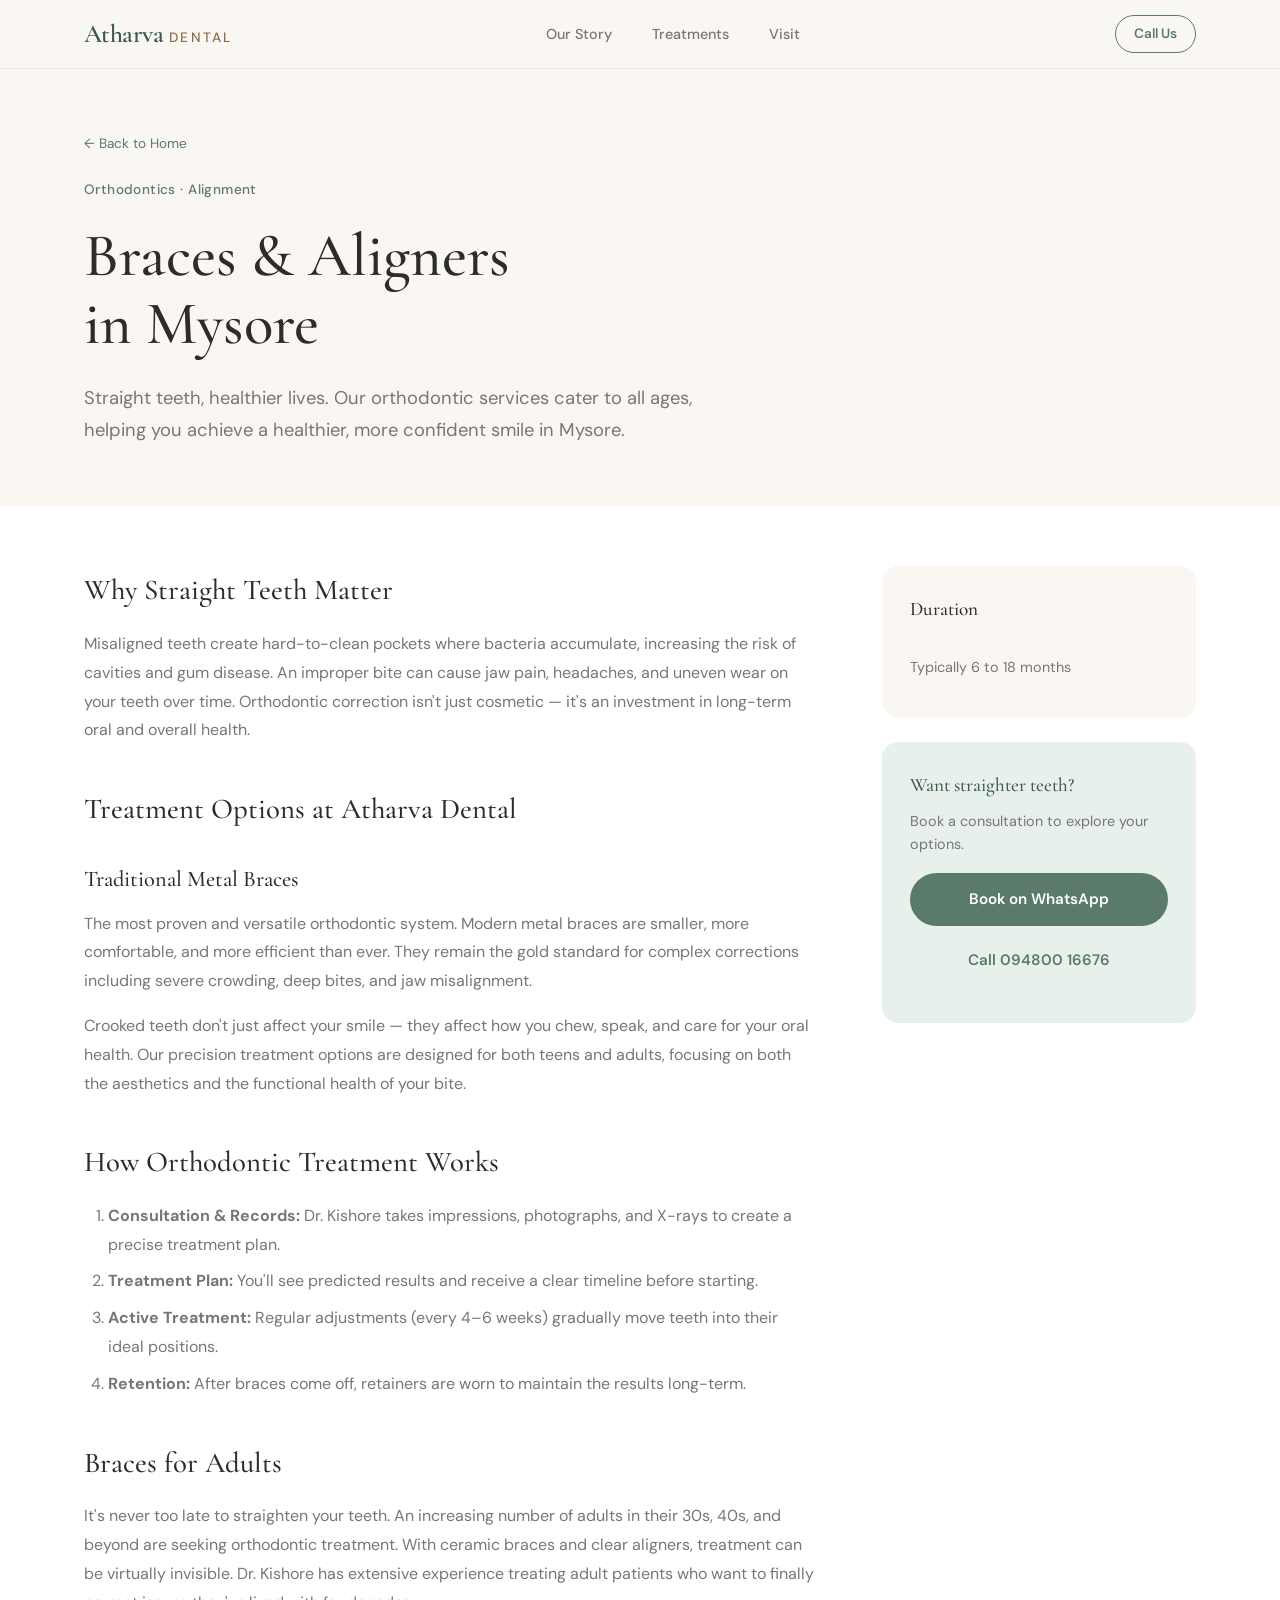
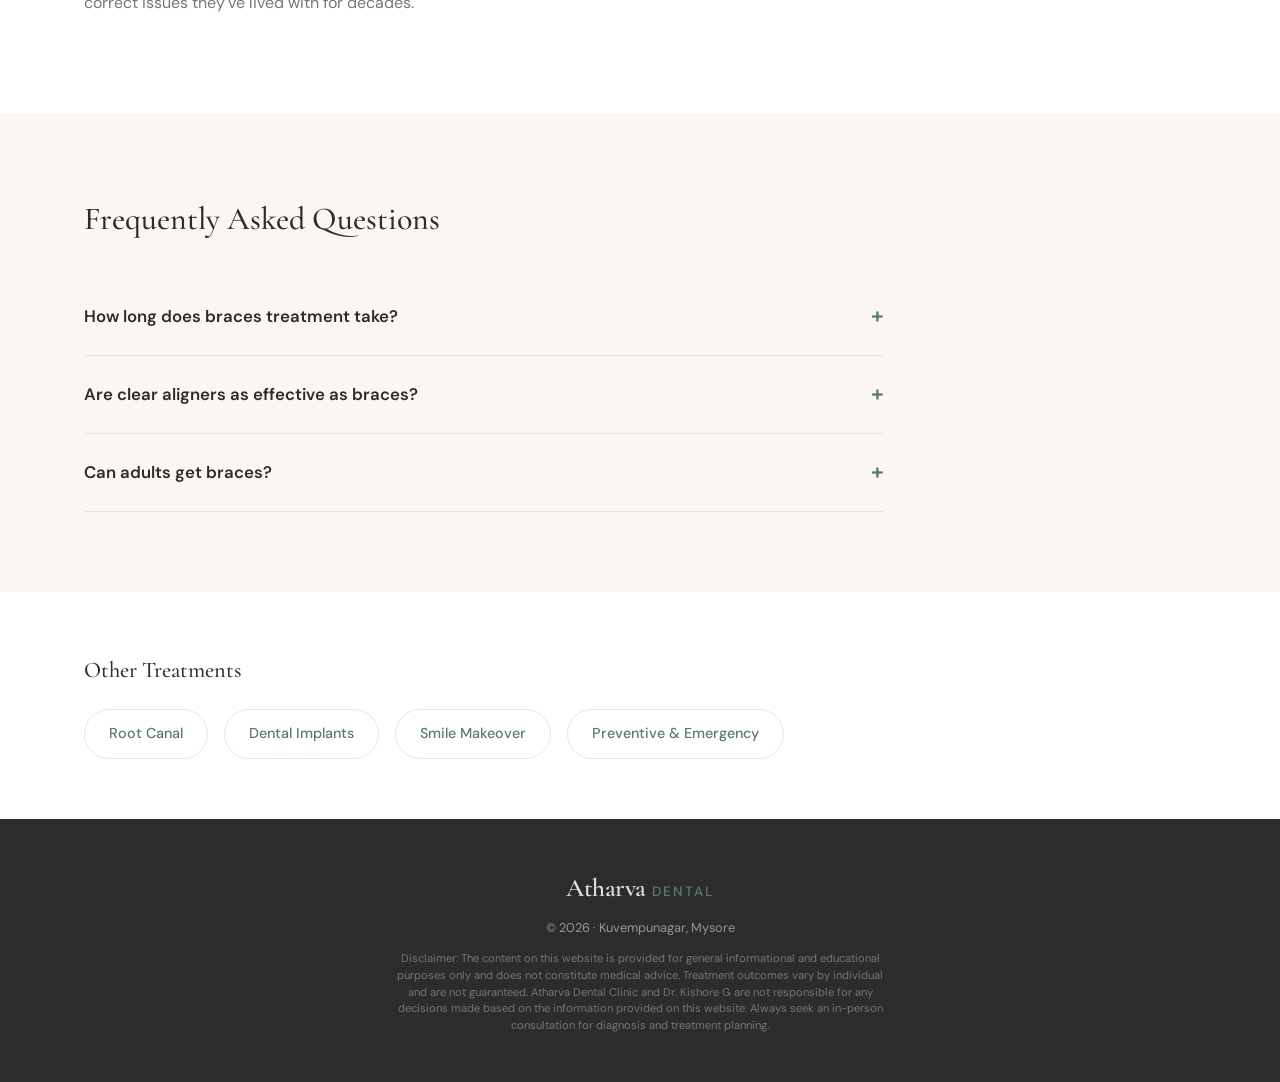
==== braces.html @ 521f9421 "Add files via upload" ====
<!DOCTYPE html>
<html lang="en">
<head>
    <meta charset="UTF-8">
    <meta name="viewport" content="width=device-width, initial-scale=1.0">
    <meta name="description" content="Braces and Clear Aligners in Mysore — Orthodontic treatment for teens and adults at Atharva Dental Clinic by Dr. Kishore G. Affordable braces, expert alignment.">
    <title>Braces & Clear Aligners in Mysore | Atharva Dental Clinic</title>

    <script type="application/ld+json">
    { "@context": "https://schema.org", "@type": "MedicalProcedure", "name": "Orthodontic Treatment (Braces and Aligners)", "procedureType": "http://schema.org/TherapeuticProcedure", "bodyLocation": "Teeth and Jaw", "description": "Orthodontic treatment using traditional metal braces, ceramic braces, or clear aligners to correct misaligned teeth, overbites, underbites, and crowding for improved function and aesthetics.", "mainEntityOfPage": { "@type": "WebPage", "@id": "https://atharvadentalmysore.in/braces.html" } }
    </script>
    <script type="application/ld+json">
    { "@context": "https://schema.org", "@type": "FAQPage", "mainEntity": [
        { "@type": "Question", "name": "How long does braces treatment take?", "acceptedAnswer": { "@type": "Answer", "text": "Treatment duration varies from 12 to 24 months depending on the complexity of misalignment. Minor corrections may take as little as 6 months. Dr. Kishore provides a clear timeline after the initial assessment." }},
        { "@type": "Question", "name": "Are clear aligners as effective as traditional braces?", "acceptedAnswer": { "@type": "Answer", "text": "For mild to moderate misalignment, clear aligners deliver excellent results and are nearly invisible. For severe cases, traditional braces may be more effective. Dr. Kishore recommends the best option based on your specific case." }},
        { "@type": "Question", "name": "Can adults get braces?", "acceptedAnswer": { "@type": "Answer", "text": "Absolutely. There is no age limit for orthodontic treatment. Many adults are choosing braces or clear aligners to correct long-standing alignment issues. Ceramic braces and clear aligners offer discreet options for working professionals." }}
    ]}
    </script>

    <link rel="preconnect" href="https://fonts.googleapis.com"><link rel="preconnect" href="https://fonts.gstatic.com" crossorigin>
    <link href="https://fonts.googleapis.com/css2?family=Cormorant+Garamond:ital,wght@0,400;0,500;0,600;0,700;1,400&family=DM+Sans:opsz,wght@9..40,300;9..40,400;9..40,500;9..40,600&display=swap" rel="stylesheet">
    <link rel="stylesheet" href="./style.css">
</head>
<body>
    <header id="navbar"><div class="container nav-inner"><a href="./index.html" class="brand"><span class="brand-atharva">Atharva</span><span class="brand-dental">Dental</span></a><nav class="nav-links"><a href="./index.html#story">Our Story</a><a href="./index.html#treatments">Treatments</a><a href="./index.html#visit">Visit</a></nav><a href="tel:+919480016676" class="nav-cta">Call Us</a></div></header>

    <main>
        <section class="page-hero"><div class="container fade-in">
            <a href="./index.html" class="breadcrumb">← Back to Home</a>
            <p class="eyebrow">Orthodontics · Alignment</p>
            <h1>Braces & Aligners<br>in Mysore</h1>
            <p class="page-intro">Straight teeth, healthier lives. Our orthodontic services cater to all ages, helping you achieve a healthier, more confident smile in Mysore.</p>
        </div></section>

        <section class="page-content"><div class="container content-layout fade-in">
            <article class="content-main">
                <h2>Why Straight Teeth Matter</h2>
                <p>Misaligned teeth create hard-to-clean pockets where bacteria accumulate, increasing the risk of cavities and gum disease. An improper bite can cause jaw pain, headaches, and uneven wear on your teeth over time. Orthodontic correction isn't just cosmetic — it's an investment in long-term oral and overall health.</p>

                <h2>Treatment Options at Atharva Dental</h2>
                <h3>Traditional Metal Braces</h3>
                <p>The most proven and versatile orthodontic system. Modern metal braces are smaller, more comfortable, and more efficient than ever. They remain the gold standard for complex corrections including severe crowding, deep bites, and jaw misalignment.</p>

                <p>Crooked teeth don't just affect your smile — they affect how you chew, speak, and care for your oral health. Our precision treatment options are designed for both teens and adults, focusing on both the aesthetics and the functional health of your bite.</p>

                <h2>How Orthodontic Treatment Works</h2>
                <ol>
                    <li><strong>Consultation & Records:</strong> Dr. Kishore takes impressions, photographs, and X-rays to create a precise treatment plan.</li>
                    <li><strong>Treatment Plan:</strong> You'll see predicted results and receive a clear timeline before starting.</li>
                    <li><strong>Active Treatment:</strong> Regular adjustments (every 4–6 weeks) gradually move teeth into their ideal positions.</li>
                    <li><strong>Retention:</strong> After braces come off, retainers are worn to maintain the results long-term.</li>
                </ol>

                <h2>Braces for Adults</h2>
                <p>It's never too late to straighten your teeth. An increasing number of adults in their 30s, 40s, and beyond are seeking orthodontic treatment. With ceramic braces and clear aligners, treatment can be virtually invisible. Dr. Kishore has extensive experience treating adult patients who want to finally correct issues they've lived with for decades.</p>
            </article>
            <aside class="content-sidebar">
                    <div class="sidebar-card">
                        <h4>Duration</h4>
                        <div class="fact"><span>Typically 6 to 18 months</span></div>
                    </div>
                <div class="sidebar-cta">
                    <h4>Want straighter teeth?</h4>
                    <p>Book a consultation to explore your options.</p>
                    <a href="https://wa.me/919480016676?text=Hi%20Dr.%20Kishore,%20I'm%20interested%20in%20braces%20treatment." class="btn filled" target="_blank">Book on WhatsApp</a>
                    <a href="tel:+919480016676" class="btn ghost">Call 094800 16676</a>
                </div>
            </aside>
        </div></section>

        <section class="faq-section"><div class="container fade-in">
            <h2>Frequently Asked Questions</h2>
            <div class="faq-list">
                <details class="faq-item"><summary>How long does braces treatment take?</summary><p>12 to 24 months depending on complexity. Minor corrections may take as little as 6 months. Dr. Kishore provides a clear timeline after initial assessment.</p></details>
                <details class="faq-item"><summary>Are clear aligners as effective as braces?</summary><p>For mild to moderate misalignment, clear aligners deliver excellent results. For severe cases, traditional braces may be more effective.</p></details>
                <details class="faq-item"><summary>Can adults get braces?</summary><p>Absolutely. There is no age limit. Ceramic braces and clear aligners offer discreet options for working professionals.</p></details>
            </div>
        </div></section>

        <section class="other-treatments"><div class="container fade-in"><h3>Other Treatments</h3><div class="treatment-links"><a href="./root-canal.html">Root Canal</a><a href="./dental-implants.html">Dental Implants</a><a href="./smile-makeover.html">Smile Makeover</a><a href="./preventive-emergency.html">Preventive & Emergency</a></div></div></section>
    </main>

    <footer><div class="container footer-inner"><p class="footer-brand"><span class="brand-atharva">Atharva</span><span class="brand-dental">Dental</span></p><p class="footer-copy">&copy; 2026 · Kuvempunagar, Mysore</p><p class="footer-disclaimer">Disclaimer: The content on this website is provided for general informational and educational purposes only and does not constitute medical advice. Treatment outcomes vary by individual and are not guaranteed. Atharva Dental Clinic and Dr. Kishore G are not responsible for any decisions made based on the information provided on this website. Always seek an in-person consultation for diagnosis and treatment planning.</p></div></footer>
    <script>const obs=new IntersectionObserver(e=>{e.forEach(e=>{e.isIntersecting&&(e.target.classList.add('visible'),obs.unobserve(e.target))})},{threshold:.1});document.querySelectorAll('.fade-in').forEach(el=>obs.observe(el));</script>
</body>
</html>
---- style.css ----
/* =========================================
   V4b: COMPLETE DESIGN SYSTEM
   Multi-page site with sub-page layouts
========================================== */

:root {
    --cream:       #FAF7F2;
    --cream-dark:  #F0EBE3;
    --sage:        #5B7B6A;
    --sage-light:  #E8F0EC;
    --sage-deep:   #3D5A4C;
    --charcoal:    #2C2C2C;
    --text:        #3A3A3A;
    --text-light:  #777777;
    --white:       #FFFFFF;
    --accent:      #8B6E4E;

    --serif: 'Cormorant Garamond', Georgia, serif;
    --sans:  'DM Sans', -apple-system, BlinkMacSystemFont, sans-serif;

    --ease:       cubic-bezier(0.25, 0.46, 0.45, 0.94);
    --radius:     16px;
}

*, *::before, *::after { margin: 0; padding: 0; box-sizing: border-box; }
html { scroll-behavior: smooth; }

body {
    font-family: var(--sans);
    background: var(--cream);
    color: var(--text);
    line-height: 1.65;
    -webkit-font-smoothing: antialiased;
    overflow-x: hidden;
}

img { max-width: 100%; height: auto; display: block; }
a { text-decoration: none; color: inherit; }
.container { max-width: 1160px; margin: 0 auto; padding: 0 24px; }

/* =========================================
   BRAND
========================================== */
.brand { display: flex; align-items: baseline; gap: 6px; }
.brand-atharva {
    font-family: var(--serif);
    font-size: 1.6rem;
    font-weight: 600;
    color: var(--sage-deep);
    letter-spacing: -0.02em;
}
.brand-dental {
    font-family: var(--sans);
    font-size: 0.85rem;
    font-weight: 500;
    text-transform: uppercase;
    letter-spacing: 0.15em;
    color: var(--accent);
}

/* =========================================
   ANIMATIONS
========================================== */
.fade-in {
    opacity: 0;
    transform: translateY(30px);
    transition: opacity 0.9s var(--ease), transform 0.9s var(--ease);
}
.fade-in.visible { opacity: 1; transform: translateY(0); }
.delay-1 { transition-delay: 0.2s; }

/* =========================================
   NAVIGATION
========================================== */
#navbar {
    position: fixed; top: 0; width: 100%; z-index: 100;
    background: rgba(250, 247, 242, 0.88);
    backdrop-filter: blur(16px);
    -webkit-backdrop-filter: blur(16px);
    border-bottom: 1px solid rgba(0,0,0,0.06);
}
.nav-inner {
    display: flex; align-items: center; justify-content: space-between; height: 68px;
}
.nav-links a {
    font-size: 0.9rem; color: var(--text-light); margin: 0 20px;
    font-weight: 500; transition: color 0.3s;
}
.nav-links a:hover { color: var(--sage); }
.nav-cta {
    font-size: 0.85rem; font-weight: 600; color: var(--sage);
    border: 1.5px solid var(--sage); padding: 7px 18px;
    border-radius: 30px; transition: all 0.3s;
}
.nav-cta:hover { background: var(--sage); color: var(--white); }

/* =========================================
   BUTTONS
========================================== */
.btn {
    display: inline-block; padding: 14px 28px; border-radius: 30px;
    font-size: 0.95rem; font-weight: 600; transition: all 0.3s var(--ease);
}
.btn.filled { background: var(--sage); color: var(--white); }
.btn.filled:hover {
    background: var(--sage-deep); transform: translateY(-2px);
    box-shadow: 0 8px 24px rgba(91, 123, 106, 0.3);
}
.btn.ghost { color: var(--sage); }
.btn.ghost:hover { color: var(--sage-deep); }

/* =========================================
   HERO (Homepage)
========================================== */
.hero { padding-top: 130px; padding-bottom: 80px; background: var(--cream); }
.hero-layout { display: flex; align-items: center; gap: 64px; }
.hero-text { flex: 1.1; }
.hero-image { flex: 1; }
.eyebrow {
    font-size: 0.85rem; font-weight: 500; color: var(--sage);
    letter-spacing: 0.03em; margin-bottom: 20px;
}
.hero h1 {
    font-family: var(--serif);
    font-size: clamp(2.6rem, 5vw, 4.2rem);
    line-height: 1.12; color: var(--charcoal);
    margin-bottom: 24px; font-weight: 500;
}
.hero-body {
    font-size: 1.05rem; color: var(--text-light);
    max-width: 520px; margin-bottom: 36px; line-height: 1.75;
}
.hero-actions { display: flex; gap: 16px; align-items: center; flex-wrap: wrap; }
.hero-image img {
    border-radius: 24px; object-fit: cover;
    box-shadow: 0 20px 60px rgba(0,0,0,0.1);
}

/* =========================================
   STORY
========================================== */
.story-section { padding: 100px 0; background: var(--white); }
.story-layout { display: flex; align-items: flex-start; gap: 80px; }
.story-highlight {
    flex-shrink: 0; display: flex; flex-direction: column;
    align-items: center; text-align: center;
    padding: 48px 40px; background: var(--sage-light); border-radius: 24px;
}
.big-number { font-family: var(--serif); font-size: 6rem; line-height: 1; color: var(--sage); font-weight: 500; }
.big-label { font-size: 1rem; color: var(--text-light); margin-top: 8px; line-height: 1.4; }
.story-text { flex: 1; }
.story-text h2 {
    font-family: var(--serif); font-size: clamp(2rem, 4vw, 3rem);
    color: var(--charcoal); margin-bottom: 24px; line-height: 1.2; font-weight: 500;
}
.story-text p { font-size: 1.05rem; color: var(--text-light); margin-bottom: 20px; line-height: 1.75; }

/* =========================================
   TREATMENTS — EDITORIAL LIST
========================================== */
.treatments-section { padding: 100px 0; background: var(--cream); }
.section-head { margin-bottom: 56px; }
.section-head h2 {
    font-family: var(--serif); font-size: clamp(2rem, 4vw, 3rem);
    color: var(--charcoal); font-weight: 500;
}
.section-head p { font-size: 1.05rem; color: var(--text-light); line-height: 1.7; margin-top: 12px; }
.treatment-list { border-top: 1px solid rgba(0,0,0,0.08); }
.treatment-item {
    display: flex; align-items: flex-start; gap: 32px;
    padding: 40px 0; border-bottom: 1px solid rgba(0,0,0,0.08);
    transition: background 0.4s var(--ease), padding 0.4s var(--ease);
    color: inherit;
}
.treatment-item:hover {
    background: rgba(91, 123, 106, 0.03);
    padding-left: 16px; padding-right: 16px;
    margin-left: -16px; margin-right: -16px; border-radius: 12px;
}
a.treatment-item { cursor: pointer; }
a.treatment-item .treatment-body h3::after {
    content: ' →'; opacity: 0; transition: opacity 0.3s;
}
a.treatment-item:hover .treatment-body h3::after { opacity: 1; }
.treatment-number {
    font-family: var(--serif); font-size: 1.2rem; color: var(--sage);
    opacity: 0.5; min-width: 40px; padding-top: 4px;
}
.treatment-body { flex: 1; }
.treatment-body h3 {
    font-family: var(--serif); font-size: 1.8rem; color: var(--charcoal);
    margin-bottom: 12px; font-weight: 500; transition: color 0.3s;
}
.treatment-item:hover .treatment-body h3 { color: var(--sage-deep); }
.treatment-body p { font-size: 0.95rem; color: var(--text-light); line-height: 1.75; max-width: 600px; }
.treatment-tag {
    font-size: 0.75rem; font-weight: 600; text-transform: uppercase;
    letter-spacing: 0.1em; color: var(--sage); background: var(--sage-light);
    padding: 5px 14px; border-radius: 20px; white-space: nowrap; margin-top: 4px;
}

/* =========================================
   REVIEWS PREVIEW (Homepage)
========================================== */
.reviews-preview { padding: 80px 0; background: var(--white); }
.reviews-preview-grid {
    display: grid; grid-template-columns: repeat(auto-fill, minmax(300px, 1fr));
    gap: 24px; margin-bottom: 32px;
}
.review-preview-card {
    background: var(--cream); padding: 32px; border-radius: var(--radius);
    border: none; font-style: normal;
}
.review-preview-card p {
    font-size: 1rem; color: var(--text); line-height: 1.7;
    margin-bottom: 16px; font-style: italic;
}
.review-preview-card .review-stars { color: var(--accent); font-size: 0.9rem; }
.reviews-preview-cta { display: flex; gap: 16px; flex-wrap: wrap; }

/* =========================================
   TRUST STRIP
========================================== */
.trust-strip { padding: 60px 0; background: var(--sage-light); }
.trust-flex {
    display: flex; justify-content: center; align-items: center;
    gap: 56px; flex-wrap: wrap; text-align: center;
}
.trust-item { display: flex; flex-direction: column; }
.trust-number { font-family: var(--serif); font-size: 2.2rem; color: var(--sage-deep); font-weight: 500; }
.trust-label { font-size: 0.85rem; color: var(--text-light); margin-top: 4px; }
.trust-divider { width: 1px; height: 48px; background: rgba(0,0,0,0.1); }

/* =========================================
   VISIT / CONTACT
========================================== */
.visit-section { padding: 100px 0; background: var(--white); }
.visit-layout { display: flex; gap: 64px; align-items: flex-start; }
.visit-info { flex: 1; }
.visit-map { flex: 1.1; min-height: 420px; }
.visit-info h2 {
    font-family: var(--serif); font-size: 2.5rem;
    color: var(--charcoal); margin-bottom: 24px; font-weight: 500;
}
.visit-address { font-size: 1.1rem; color: var(--text-light); margin-bottom: 32px; line-height: 1.7; }
.visit-detail { margin-bottom: 24px; }
.visit-detail strong { font-size: 0.8rem; text-transform: uppercase; letter-spacing: 0.08em; color: var(--sage); }
.visit-detail p { margin-top: 4px; font-size: 1rem; color: var(--text-light); }
.visit-detail a { color: var(--sage); font-weight: 600; }
.visit-buttons { display: flex; gap: 12px; margin-top: 32px; flex-wrap: wrap; }
.visit-map iframe { border-radius: var(--radius); box-shadow: 0 12px 40px rgba(0,0,0,0.08); }

/* =========================================
   FOOTER
========================================== */
footer { padding: 48px 0; background: var(--charcoal); color: rgba(255,255,255,0.5); text-align: center; }
.footer-brand {
    display: flex; justify-content: center; align-items: baseline;
    gap: 6px; margin-bottom: 8px;
}
.footer-brand .brand-atharva { color: rgba(255,255,255,0.85); }
.footer-brand .brand-dental { color: var(--sage); }
.footer-copy { font-size: 0.8rem; }
.footer-disclaimer {
    font-size: 0.7rem;
    color: rgba(255,255,255,0.35);
    margin-top: 12px;
    max-width: 500px;
    margin-left: auto;
    margin-right: auto;
    line-height: 1.5;
}

/* =========================================
   SUB-PAGE STYLES
========================================== */

/* Page Hero (treatment pages) */
.page-hero { padding: 130px 0 60px; background: var(--cream); }
.breadcrumb { font-size: 0.85rem; color: var(--sage); margin-bottom: 24px; display: inline-block; }
.breadcrumb:hover { color: var(--sage-deep); }
.page-hero h1 {
    font-family: var(--serif); font-size: clamp(2.4rem, 5vw, 3.8rem);
    line-height: 1.12; color: var(--charcoal); margin-bottom: 24px; font-weight: 500;
}
.page-intro { font-size: 1.15rem; color: var(--text-light); max-width: 650px; line-height: 1.75; }

/* Content Layout (Article + Sidebar) */
.page-content { padding: 60px 0 80px; background: var(--white); }
.content-layout { display: flex; gap: 64px; align-items: flex-start; }
.content-main { flex: 1.4; }
.content-sidebar { flex: 0.6; position: sticky; top: 100px; }

.content-main h2 {
    font-family: var(--serif); font-size: 1.8rem;
    color: var(--charcoal); margin: 40px 0 16px; font-weight: 500;
}
.content-main h2:first-child { margin-top: 0; }
.content-main h3 {
    font-family: var(--serif); font-size: 1.4rem;
    color: var(--charcoal); margin: 28px 0 12px; font-weight: 500;
}
.content-main p { color: var(--text-light); line-height: 1.8; margin-bottom: 16px; }
.content-main ul, .content-main ol {
    margin: 16px 0; padding-left: 24px; color: var(--text-light); line-height: 1.8;
}
.content-main li { margin-bottom: 8px; }

/* Sidebar */
.sidebar-card {
    background: var(--cream); padding: 28px; border-radius: var(--radius); margin-bottom: 24px;
}
.sidebar-card h4 {
    font-family: var(--serif); font-size: 1.2rem;
    color: var(--charcoal); margin-bottom: 20px; font-weight: 500;
}
.fact {
    display: flex; justify-content: space-between; padding: 10px 0;
    border-bottom: 1px solid rgba(0,0,0,0.06); font-size: 0.9rem;
}
.fact strong { color: var(--text); }
.fact span { color: var(--text-light); }
.fact:last-child { border-bottom: none; }

.sidebar-cta {
    background: var(--sage-light); padding: 28px; border-radius: var(--radius);
}
.sidebar-cta h4 {
    font-family: var(--serif); font-size: 1.2rem;
    color: var(--sage-deep); margin-bottom: 8px; font-weight: 500;
}
.sidebar-cta p { font-size: 0.9rem; color: var(--text-light); margin-bottom: 16px; }
.sidebar-cta .btn { display: block; text-align: center; margin-bottom: 8px; }

/* FAQ Section */
.faq-section { padding: 80px 0; background: var(--cream); }
.faq-section h2 {
    font-family: var(--serif); font-size: 2rem;
    color: var(--charcoal); margin-bottom: 32px; font-weight: 500;
}
.faq-list { max-width: 800px; }
.faq-item {
    border-bottom: 1px solid rgba(0,0,0,0.08); padding: 20px 0;
}
.faq-item summary {
    font-size: 1.05rem; font-weight: 600; color: var(--charcoal);
    cursor: pointer; list-style: none; display: flex; justify-content: space-between; align-items: center;
}
.faq-item summary::after { content: '+'; font-size: 1.4rem; color: var(--sage); transition: transform 0.3s; }
.faq-item[open] summary::after { content: '−'; }
.faq-item summary::-webkit-details-marker { display: none; }
.faq-item p { margin-top: 12px; color: var(--text-light); line-height: 1.7; font-size: 0.95rem; }

/* Other Treatments Cross-Links */
.other-treatments { padding: 60px 0; background: var(--white); }
.other-treatments h3 {
    font-family: var(--serif); font-size: 1.4rem;
    color: var(--charcoal); margin-bottom: 20px; font-weight: 500;
}
.treatment-links { display: flex; gap: 16px; flex-wrap: wrap; }
.treatment-links a {
    padding: 12px 24px; border: 1.5px solid rgba(0,0,0,0.1);
    border-radius: 30px; font-size: 0.9rem; font-weight: 500;
    color: var(--sage); transition: all 0.3s;
}
.treatment-links a:hover {
    background: var(--sage); color: var(--white); border-color: var(--sage);
}

/* =========================================
   REVIEWS PAGE
========================================== */
.reviews-section { padding: 0 0 80px; }
.reviews-grid {
    display: grid; grid-template-columns: repeat(auto-fill, minmax(340px, 1fr));
    gap: 24px; margin-bottom: 48px;
}
.review-card {
    background: var(--white); padding: 36px; border-radius: var(--radius);
    border: 1px solid rgba(0,0,0,0.06); font-style: normal;
}
.review-text {
    font-size: 1rem; color: var(--text); line-height: 1.75;
    font-style: italic; margin-bottom: 20px;
}
.review-author { display: flex; align-items: center; gap: 12px; }
.review-stars { color: var(--accent); font-size: 0.9rem; }
.review-name { font-size: 0.85rem; color: var(--text-light); }
.reviews-cta { text-align: center; }
.reviews-cta p { margin-bottom: 16px; color: var(--text-light); }

/* =========================================
   RESPONSIVE
========================================== */
@media (max-width: 900px) {
    .hero-layout, .story-layout, .visit-layout, .content-layout { flex-direction: column; }
    .content-sidebar { position: static; }
    .nav-links { display: none; }
    .trust-divider { display: none; }
    .trust-flex { gap: 32px; }
    .treatment-item { flex-direction: column; gap: 12px; }
    .treatment-tag { align-self: flex-start; }
}

@media (max-width: 600px) {
    .hero h1 { font-size: 2.3rem; }
    .hero-actions { flex-direction: column; width: 100%; }
    .hero-actions .btn { width: 100%; text-align: center; }
    .visit-map { min-height: 300px; }
    .treatment-body h3 { font-size: 1.4rem; }
    .reviews-grid { grid-template-columns: 1fr; }
    .reviews-preview-grid { grid-template-columns: 1fr; }
}
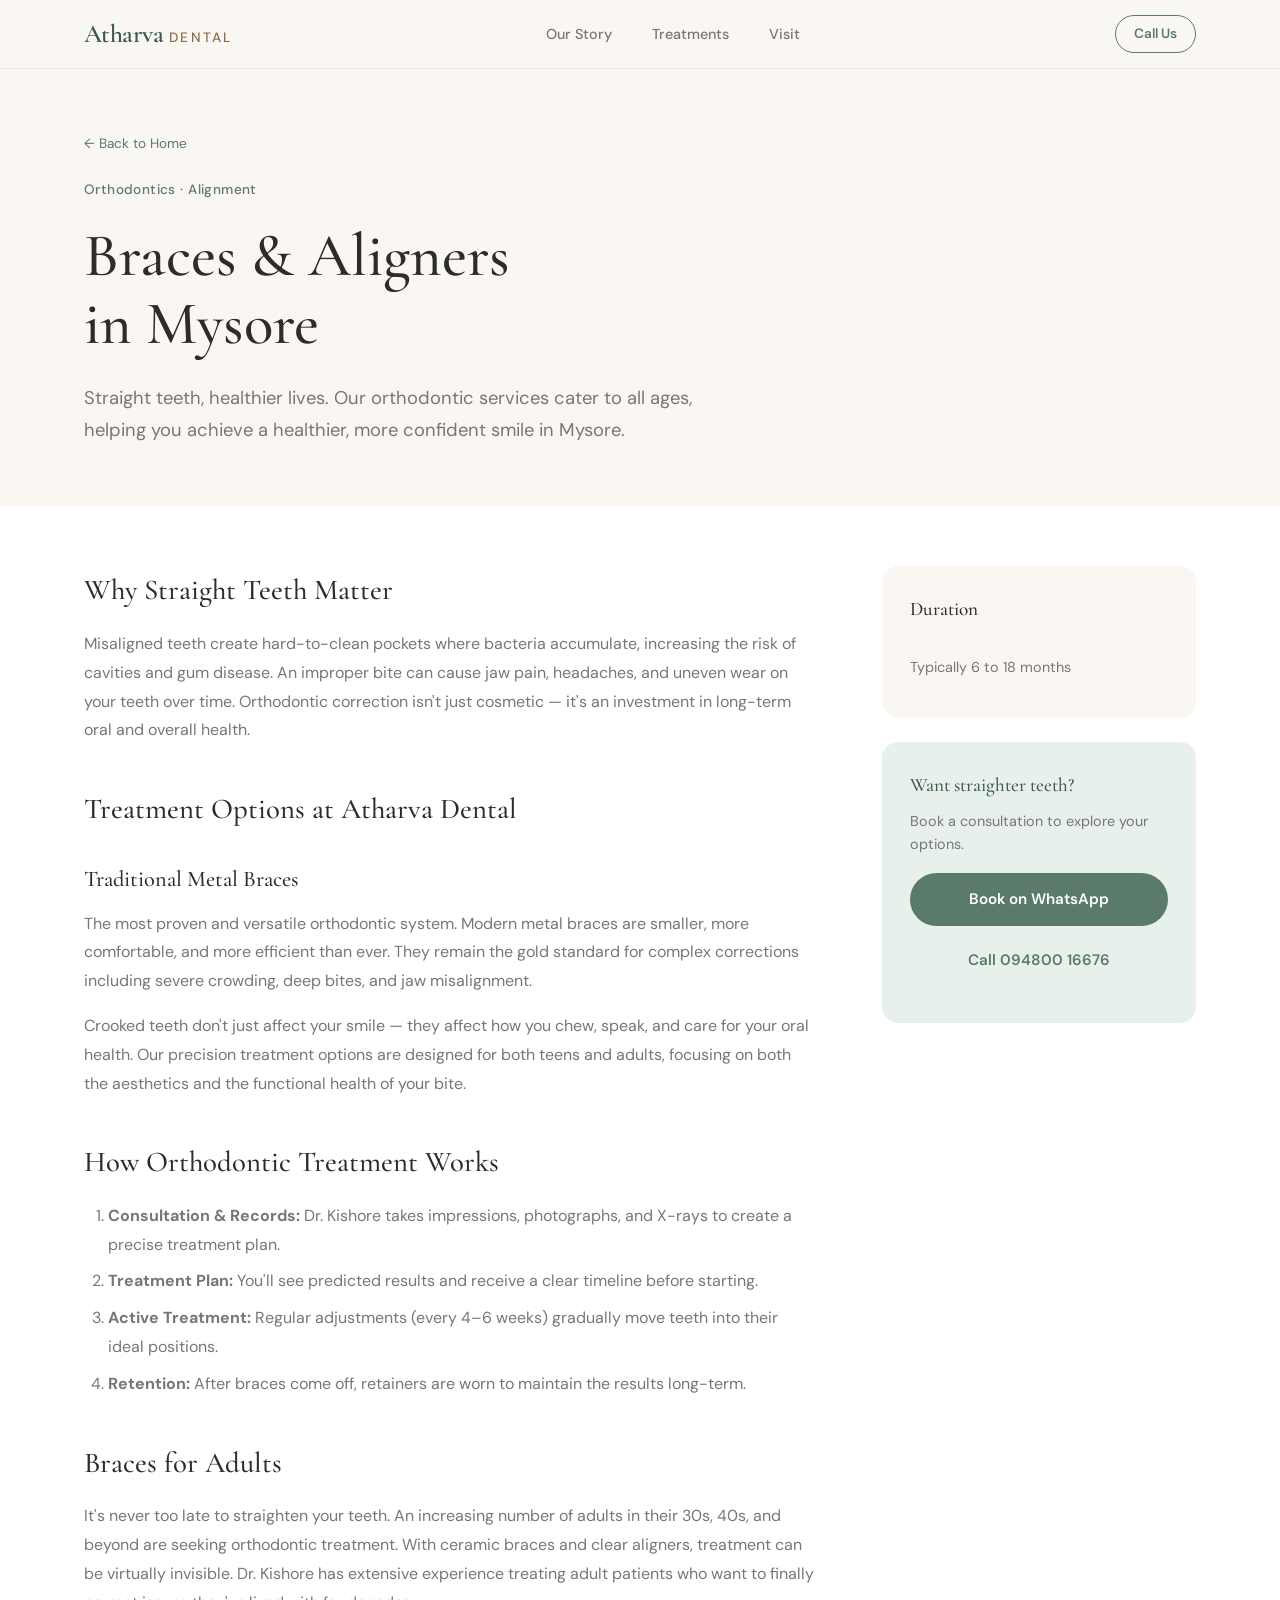
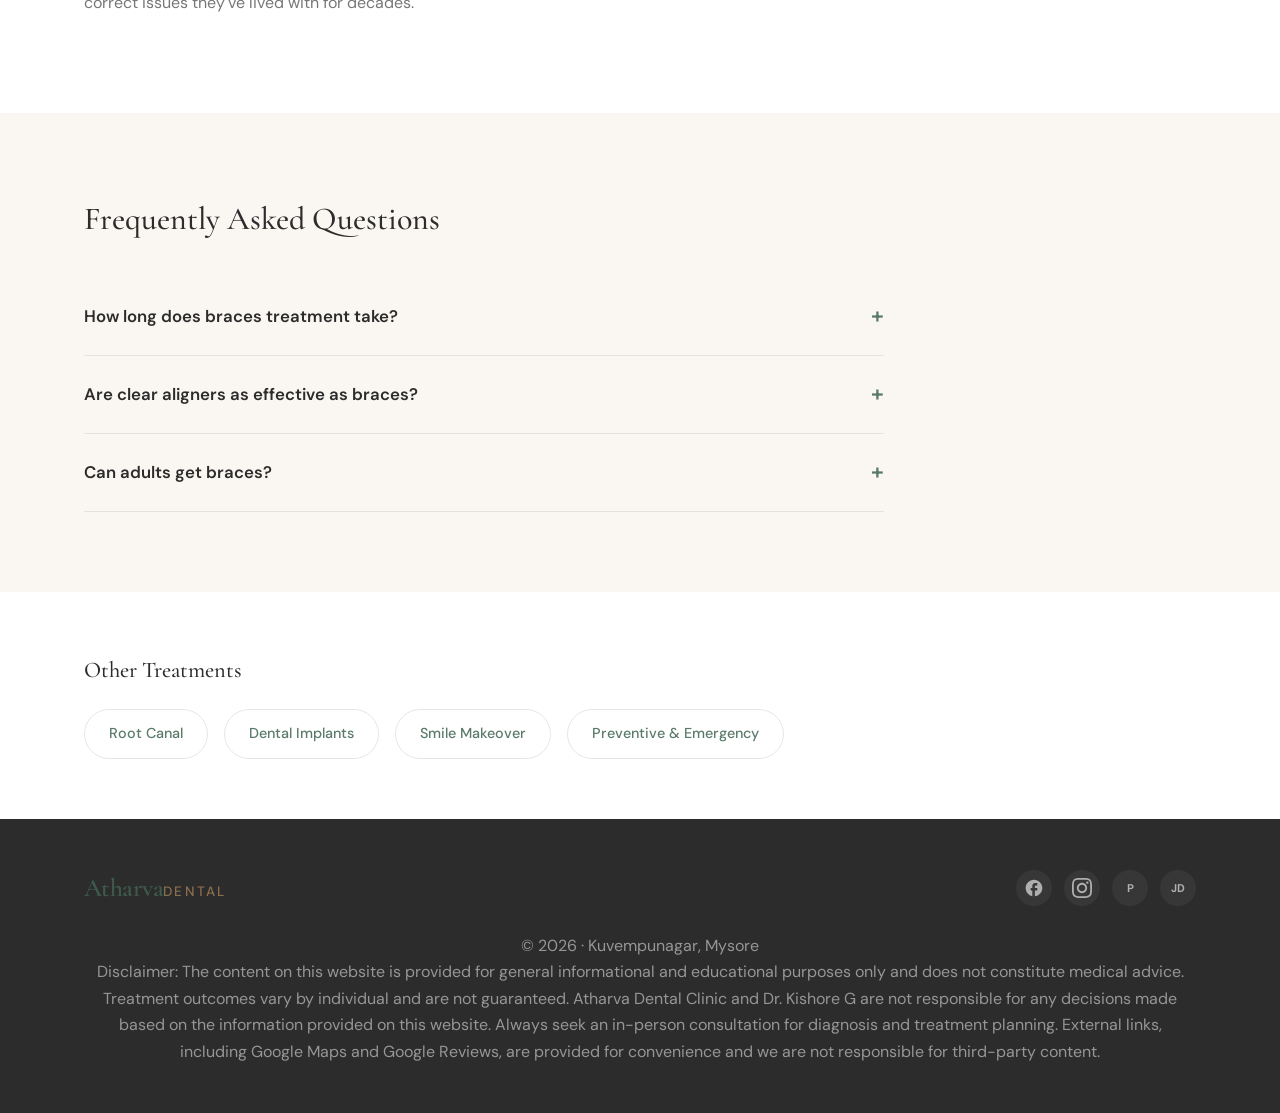
==== commit d9f16115: "Add files via upload" ====
--- a/braces.html
+++ b/braces.html
@@ -80,7 +80,29 @@
         <section class="other-treatments"><div class="container fade-in"><h3>Other Treatments</h3><div class="treatment-links"><a href="./root-canal.html">Root Canal</a><a href="./dental-implants.html">Dental Implants</a><a href="./smile-makeover.html">Smile Makeover</a><a href="./preventive-emergency.html">Preventive & Emergency</a></div></div></section>
     </main>
 
-    <footer><div class="container footer-inner"><p class="footer-brand"><span class="brand-atharva">Atharva</span><span class="brand-dental">Dental</span></p><p class="footer-copy">&copy; 2026 · Kuvempunagar, Mysore</p><p class="footer-disclaimer">Disclaimer: The content on this website is provided for general informational and educational purposes only and does not constitute medical advice. Treatment outcomes vary by individual and are not guaranteed. Atharva Dental Clinic and Dr. Kishore G are not responsible for any decisions made based on the information provided on this website. Always seek an in-person consultation for diagnosis and treatment planning.</p></div></footer>
+    <footer>
+        <div class="container footer-inner">
+            <div class="footer-top">
+                <p class="footer-brand"><span class="brand-atharva">Atharva</span><span class="brand-dental">Dental</span></p>
+                <div class="footer-socials">
+                    <a href="https://www.facebook.com/atharva.dental.mysore/" target="_blank" rel="noopener" aria-label="Facebook" class="social-icon">
+                        <svg viewBox="0 0 24 24" width="20" height="20" fill="currentColor"><path d="M22 12c0-5.52-4.48-10-10-10S2 6.48 2 12c0 4.84 3.44 8.87 8 9.8V15H8v-3h2V9.5C10 7.57 11.57 6 13.5 6H16v3h-2c-.55 0-1 .45-1 1v2h3v3h-3v6.95c5.05-.5 9-4.76 9-9.95z"/></svg>
+                    </a>
+                    <a href="https://www.instagram.com/atharvadental_mys/" target="_blank" rel="noopener" aria-label="Instagram" class="social-icon">
+                        <svg viewBox="0 0 24 24" width="20" height="20" fill="currentColor"><path d="M12 2.163c3.204 0 3.584.012 4.85.07 3.252.148 4.771 1.691 4.919 4.919.058 1.265.069 1.645.069 4.849 0 3.205-.012 3.584-.069 4.849-.149 3.225-1.664 4.771-4.919 4.919-1.266.058-1.644.07-4.85.07-3.204 0-3.584-.012-4.849-.07-3.26-.149-4.771-1.699-4.919-4.92-.058-1.265-.07-1.644-.07-4.849 0-3.204.013-3.583.07-4.849.149-3.227 1.664-4.771 4.919-4.919 1.266-.057 1.645-.069 4.849-.069zm0-2.163c-3.259 0-3.667.014-4.947.072-4.358.2-6.78 2.618-6.98 6.98-.059 1.281-.073 1.689-.073 4.948 0 3.259.014 3.668.072 4.948.2 4.358 2.618 6.78 6.98 6.98 1.281.058 1.689.072 4.948.072 3.259 0 3.668-.014 4.948-.072 4.354-.2 6.782-2.618 6.979-6.98.059-1.28.073-1.689.073-4.948 0-3.259-.014-3.667-.072-4.947-.196-4.354-2.617-6.78-6.979-6.98-1.281-.059-1.69-.073-4.949-.073zm0 5.838c-3.403 0-6.162 2.759-6.162 6.162s2.759 6.163 6.162 6.163 6.162-2.759 6.162-6.163-2.759-6.162-6.162-6.162zm0 10.162c-2.209 0-4-1.79-4-4 0-2.209 1.791-4 4-4s4 1.791 4 4c0 2.21-1.791 4-4 4zm6.406-11.845c-.796 0-1.441.645-1.441 1.44s.645 1.44 1.441 1.44c.795 0 1.439-.645 1.439-1.44s-.644-1.44-1.439-1.44z"/></svg>
+                    </a>
+                    <a href="https://www.practo.com/mysore/clinic/atharva-dental-clinic-6-kuvempunagar" target="_blank" rel="noopener" aria-label="Practo" class="social-icon">
+                        <span class="icon-circle">P</span>
+                    </a>
+                    <a href="https://www.justdial.com/Mysore/Atharva-Dental-Near-Medplus-Kuvempunagar/0821PX821-X821-210809142141-M8M1_BZDET" target="_blank" rel="noopener" aria-label="Justdial" class="social-icon">
+                        <span class="icon-circle">JD</span>
+                    </a>
+                </div>
+            </div>
+            <p class="footer-copy">&copy; 2026 · Kuvempunagar, Mysore</p>
+            <p class="footer-disclaimer">Disclaimer: The content on this website is provided for general informational and educational purposes only and does not constitute medical advice. Treatment outcomes vary by individual and are not guaranteed. Atharva Dental Clinic and Dr. Kishore G are not responsible for any decisions made based on the information provided on this website. Always seek an in-person consultation for diagnosis and treatment planning. External links, including Google Maps and Google Reviews, are provided for convenience and we are not responsible for third-party content.</p>
+        </div>
+    </footer>
     <script>const obs=new IntersectionObserver(e=>{e.forEach(e=>{e.isIntersecting&&(e.target.classList.add('visible'),obs.unobserve(e.target))})},{threshold:.1});document.querySelectorAll('.fade-in').forEach(el=>obs.observe(el));</script>
 </body>
 </html>
--- a/style.css
+++ b/style.css
@@ -199,6 +199,11 @@
     padding: 5px 14px; border-radius: 20px; white-space: nowrap; margin-top: 4px;
 }
 
+/* DYNAMIC REVIEWS */
+.reviews-dynamic { padding: 100px 0; background: var(--white); }
+.trustindex-container { margin-top: 48px; min-height: 200px; }
+.text-center { text-align: center; }
+
 /* =========================================
    REVIEWS PREVIEW (Homepage)
 ========================================== */
@@ -254,21 +259,38 @@
    FOOTER
 ========================================== */
 footer { padding: 48px 0; background: var(--charcoal); color: rgba(255,255,255,0.5); text-align: center; }
-.footer-brand {
-    display: flex; justify-content: center; align-items: baseline;
-    gap: 6px; margin-bottom: 8px;
-}
-.footer-brand .brand-atharva { color: rgba(255,255,255,0.85); }
-.footer-brand .brand-dental { color: var(--sage); }
-.footer-copy { font-size: 0.8rem; }
-.footer-disclaimer {
+.footer-top {
+    display: flex;
+    justify-content: space-between;
+    align-items: center;
+    margin-bottom: 24px;
+    flex-wrap: wrap;
+    gap: 20px;
+}
+.footer-socials {
+    display: flex;
+    gap: 12px;
+}
+.social-icon {
+    display: flex;
+    align-items: center;
+    justify-content: center;
+    width: 36px;
+    height: 36px;
+    background: rgba(255,255,255,0.05);
+    border-radius: 50%;
+    color: rgba(255,255,255,0.6);
+    transition: all 0.3s var(--ease);
+}
+.social-icon:hover {
+    background: var(--sage);
+    color: var(--white);
+    transform: translateY(-3px);
+}
+.icon-circle {
     font-size: 0.7rem;
-    color: rgba(255,255,255,0.35);
-    margin-top: 12px;
-    max-width: 500px;
-    margin-left: auto;
-    margin-right: auto;
-    line-height: 1.5;
+    font-weight: 700;
+    letter-spacing: -0.02em;
 }
 
 /* =========================================
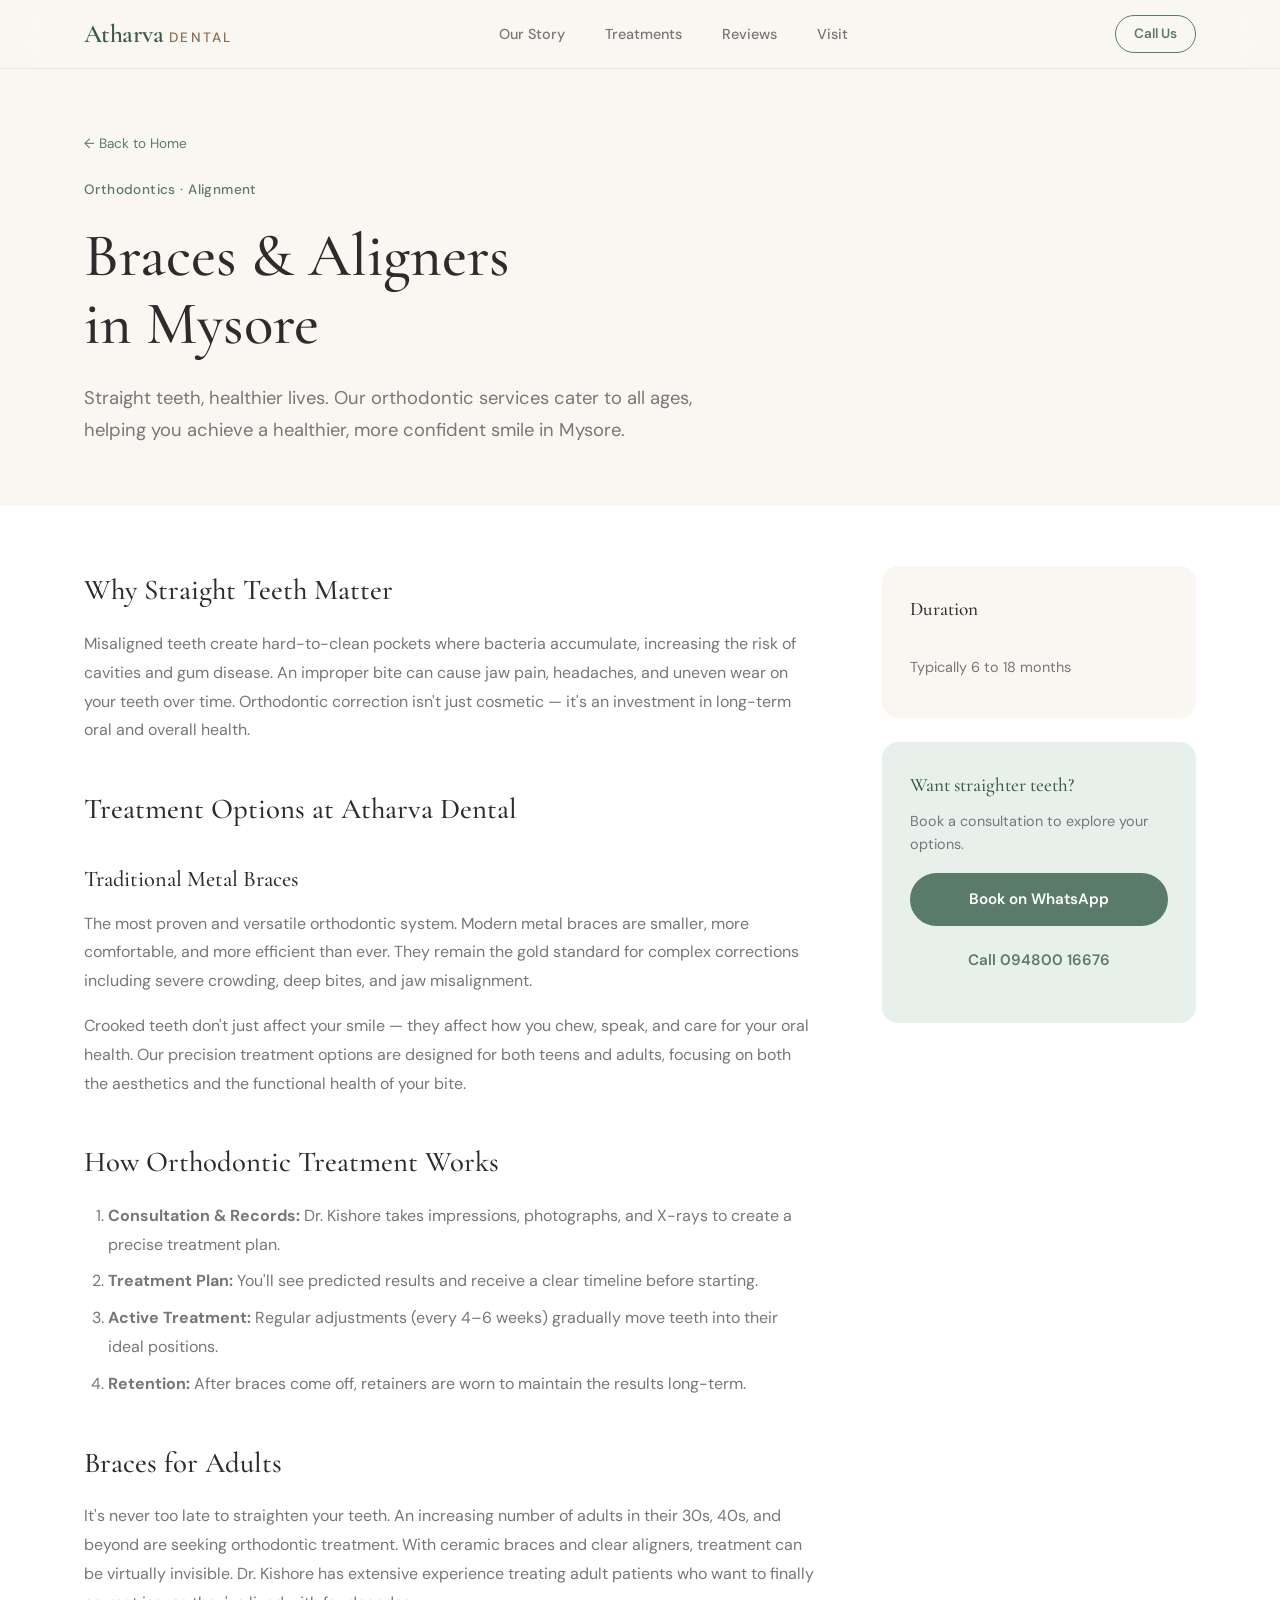
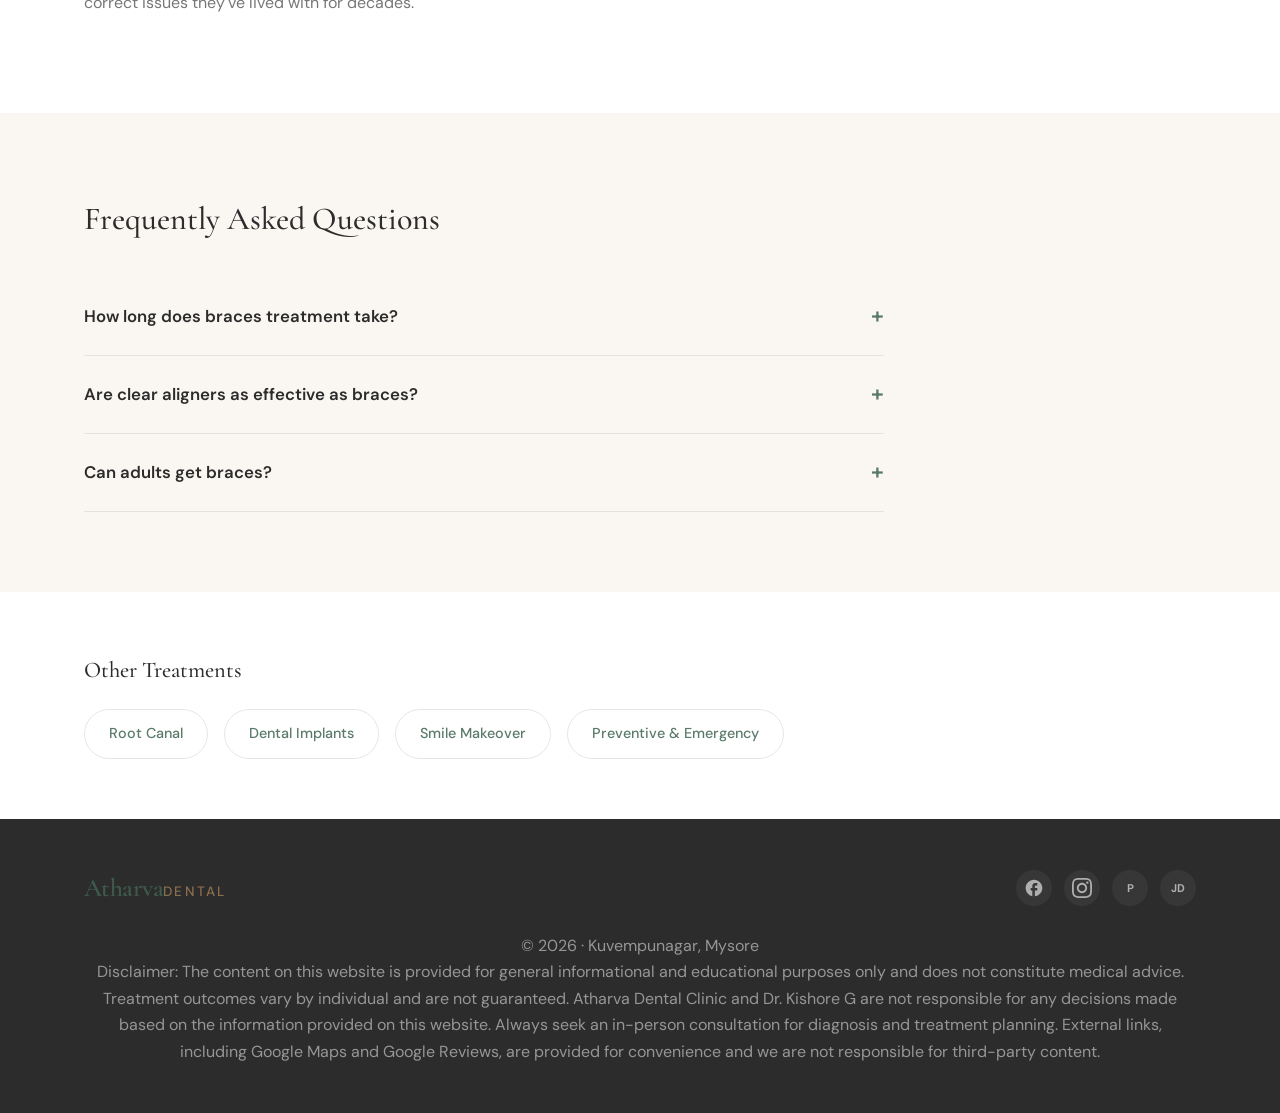
==== commit 4f944e20: "Add files via upload" ====
--- a/braces.html
+++ b/braces.html
@@ -1,6 +1,15 @@
 <!DOCTYPE html>
 <html lang="en">
 <head>
+    <!-- Google tag (gtag.js) -->
+    <script async src="https://www.googletagmanager.com/gtag/js?id=G-FN4MZDERDK"></script>
+    <script>
+      window.dataLayer = window.dataLayer || [];
+      function gtag(){dataLayer.push(arguments);}
+      gtag('js', new Date());
+
+      gtag('config', 'G-FN4MZDERDK');
+    </script>
     <meta charset="UTF-8">
     <meta name="viewport" content="width=device-width, initial-scale=1.0">
     <meta name="description" content="Braces and Clear Aligners in Mysore — Orthodontic treatment for teens and adults at Atharva Dental Clinic by Dr. Kishore G. Affordable braces, expert alignment.">
@@ -22,7 +31,7 @@
     <link rel="stylesheet" href="./style.css">
 </head>
 <body>
-    <header id="navbar"><div class="container nav-inner"><a href="./index.html" class="brand"><span class="brand-atharva">Atharva</span><span class="brand-dental">Dental</span></a><nav class="nav-links"><a href="./index.html#story">Our Story</a><a href="./index.html#treatments">Treatments</a><a href="./index.html#visit">Visit</a></nav><a href="tel:+919480016676" class="nav-cta">Call Us</a></div></header>
+    <header id="navbar"><div class="container nav-inner"><a href="./index.html" class="brand"><span class="brand-atharva">Atharva</span><span class="brand-dental">Dental</span></a><nav class="nav-links"><a href="./index.html#story">Our Story</a><a href="./index.html#treatments">Treatments</a><a href="./index.html#reviews">Reviews</a><a href="./index.html#visit">Visit</a></nav><a href="tel:+919480016676" class="nav-cta">Call Us</a></div></header>
 
     <main>
         <section class="page-hero"><div class="container fade-in">
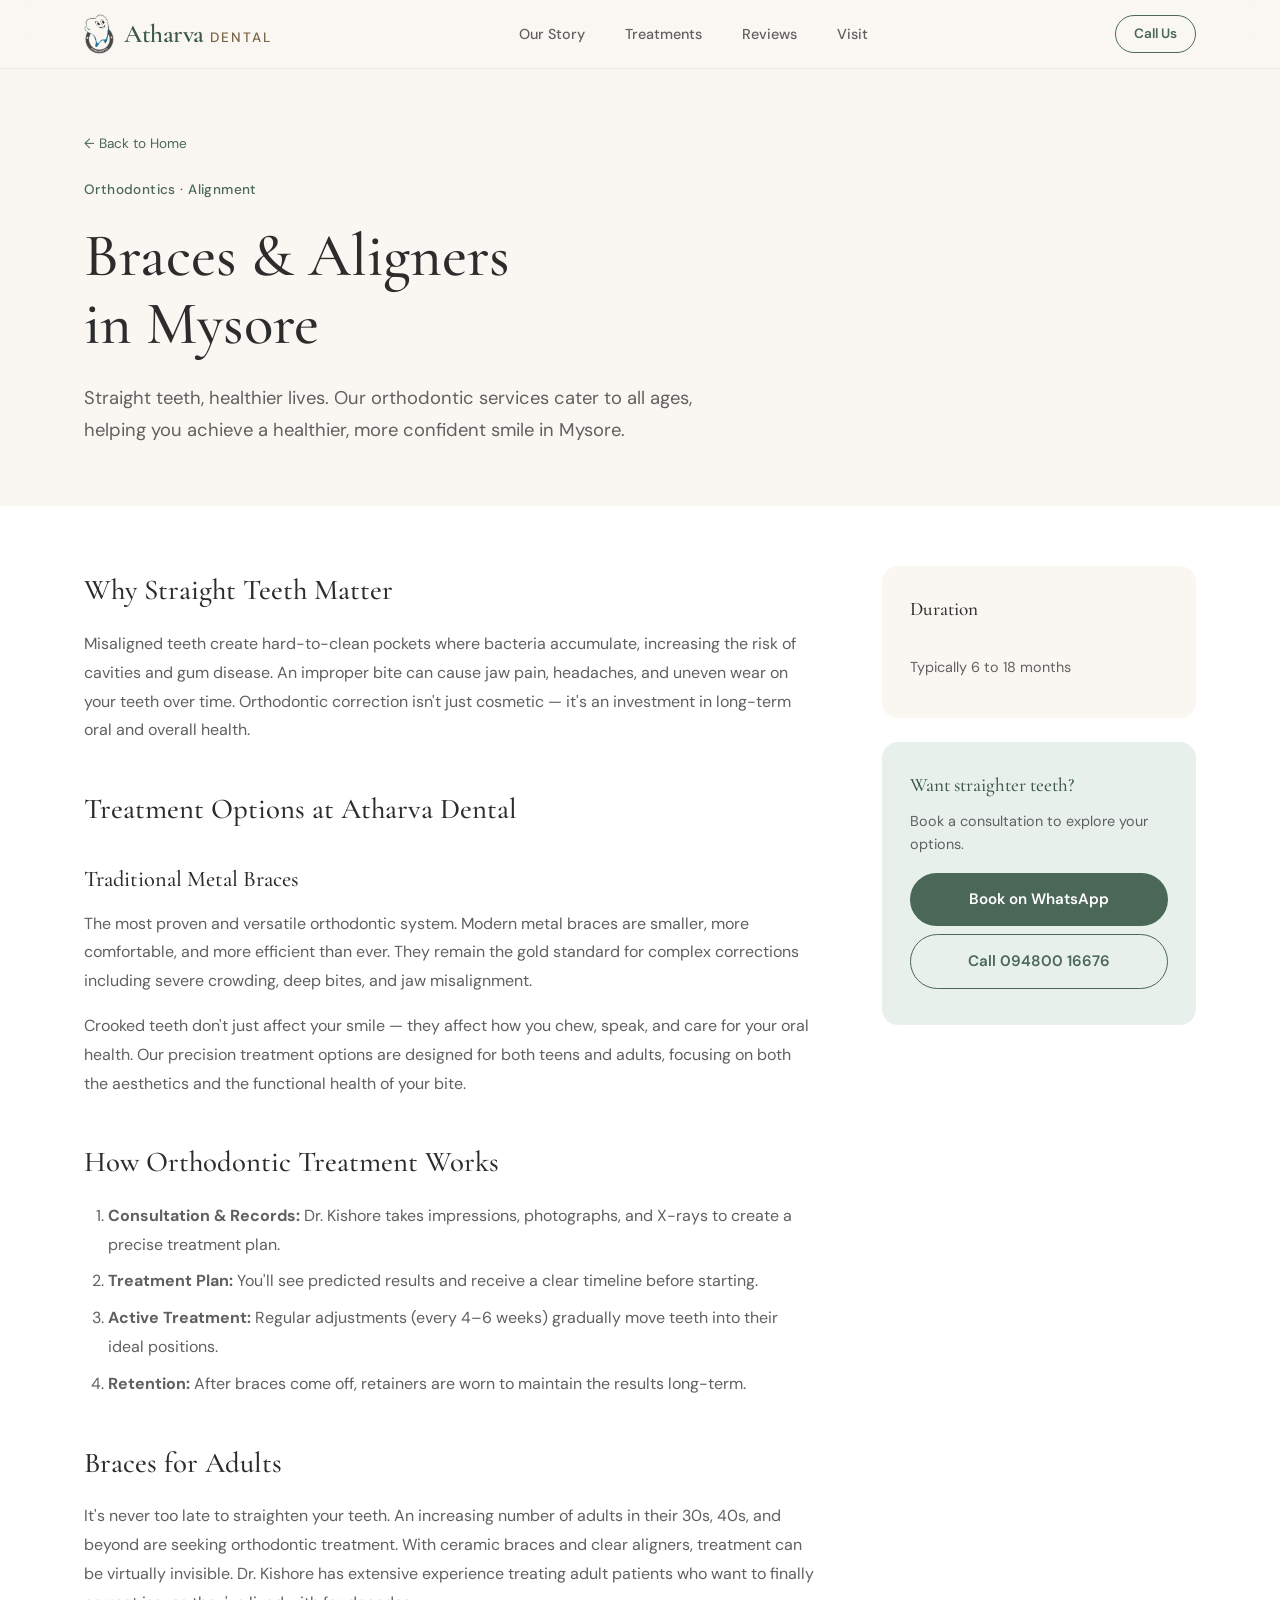
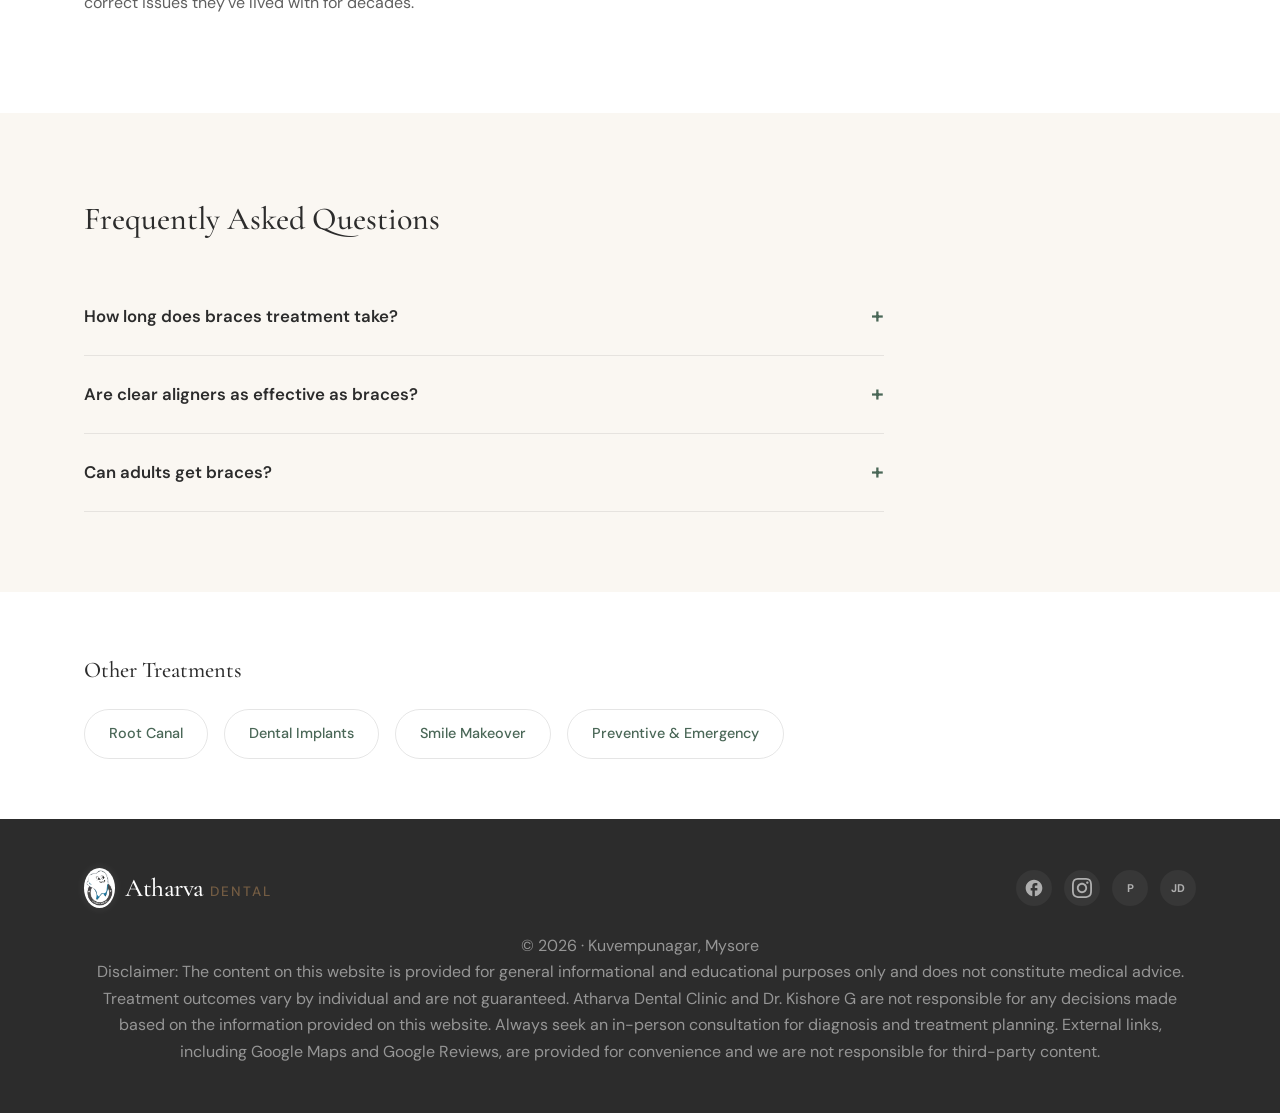
==== commit 93728632: "Add files via upload" ====
--- a/braces.html
+++ b/braces.html
@@ -26,12 +26,28 @@
     ]}
     </script>
 
-    <link rel="preconnect" href="https://fonts.googleapis.com"><link rel="preconnect" href="https://fonts.gstatic.com" crossorigin>
-    <link href="https://fonts.googleapis.com/css2?family=Cormorant+Garamond:ital,wght@0,400;0,500;0,600;0,700;1,400&family=DM+Sans:opsz,wght@9..40,300;9..40,400;9..40,500;9..40,600&display=swap" rel="stylesheet">
+    <link rel="preconnect" href="https://fonts.googleapis.com">
+    <link rel="preconnect" href="https://fonts.gstatic.com" crossorigin>
+    
+    <!-- Asynchronous Google Fonts to prevent render blocking -->
+    <link rel="preload" as="style" href="https://fonts.googleapis.com/css2?family=Cormorant+Garamond:ital,wght@0,400;0,500;0,600;0,700;1,400&family=DM+Sans:opsz,wght@9..40,300;9..40,400;9..40,500;9..40,600&display=swap">
+    <link rel="stylesheet" href="https://fonts.googleapis.com/css2?family=Cormorant+Garamond:ital,wght@0,400;0,500;0,600;0,700;1,400&family=DM+Sans:opsz,wght@9..40,300;9..40,400;9..40,500;9..40,600&display=swap" media="print" onload="this.media='all'">
+    <noscript><link rel="stylesheet" href="https://fonts.googleapis.com/css2?family=Cormorant+Garamond:ital,wght@0,400;0,500;0,600;0,700;1,400&family=DM+Sans:opsz,wght@9..40,300;9..40,400;9..40,500;9..40,600&display=swap"></noscript>
+    
+    <link rel="preload" href="./style.css" as="style">
     <link rel="stylesheet" href="./style.css">
 </head>
 <body>
-    <header id="navbar"><div class="container nav-inner"><a href="./index.html" class="brand"><span class="brand-atharva">Atharva</span><span class="brand-dental">Dental</span></a><nav class="nav-links"><a href="./index.html#story">Our Story</a><a href="./index.html#treatments">Treatments</a><a href="./index.html#reviews">Reviews</a><a href="./index.html#visit">Visit</a></nav><a href="tel:+919480016676" class="nav-cta">Call Us</a></div></header>
+    <header id="navbar">
+        <div class="container nav-inner">
+            <a href="./index.html" class="brand">
+                <img src="./logo.webp" alt="Atharva Dental Logo" class="brand-logo">
+                <div class="brand-text"><span class="brand-atharva">Atharva</span><span class="brand-dental">Dental</span></div>
+            </a>
+            <nav class="nav-links"><a href="./index.html#story">Our Story</a><a href="./index.html#treatments">Treatments</a><a href="./index.html#reviews">Reviews</a><a href="./index.html#visit">Visit</a></nav>
+            <a href="tel:+919480016676" class="nav-cta">Call Us</a>
+        </div>
+    </header>
 
     <main>
         <section class="page-hero"><div class="container fade-in">
@@ -92,7 +108,10 @@
     <footer>
         <div class="container footer-inner">
             <div class="footer-top">
-                <p class="footer-brand"><span class="brand-atharva">Atharva</span><span class="brand-dental">Dental</span></p>
+                <div class="footer-brand brand">
+                    <img src="./logo.webp" alt="Atharva Dental Logo" class="brand-logo">
+                    <div class="brand-text"><span class="brand-atharva">Atharva</span><span class="brand-dental">Dental</span></div>
+                </div>
                 <div class="footer-socials">
                     <a href="https://www.facebook.com/atharva.dental.mysore/" target="_blank" rel="noopener" aria-label="Facebook" class="social-icon">
                         <svg viewBox="0 0 24 24" width="20" height="20" fill="currentColor"><path d="M22 12c0-5.52-4.48-10-10-10S2 6.48 2 12c0 4.84 3.44 8.87 8 9.8V15H8v-3h2V9.5C10 7.57 11.57 6 13.5 6H16v3h-2c-.55 0-1 .45-1 1v2h3v3h-3v6.95c5.05-.5 9-4.76 9-9.95z"/></svg>
--- a/style.css
+++ b/style.css
@@ -6,14 +6,14 @@
 :root {
     --cream:       #FAF7F2;
     --cream-dark:  #F0EBE3;
-    --sage:        #5B7B6A;
+    --sage:        #4A6757; /* Darkened for accessibility (prev #5B7B6A) */
     --sage-light:  #E8F0EC;
     --sage-deep:   #3D5A4C;
     --charcoal:    #2C2C2C;
     --text:        #3A3A3A;
-    --text-light:  #777777;
+    --text-light:  #606060; /* Darkened for accessibility (prev #777777) */
     --white:       #FFFFFF;
-    --accent:      #8B6E4E;
+    --accent:      #7C6246; /* Darkened for accessibility (prev #8B6E4E) */
 
     --serif: 'Cormorant Garamond', Georgia, serif;
     --sans:  'DM Sans', -apple-system, BlinkMacSystemFont, sans-serif;
@@ -41,7 +41,13 @@
 /* =========================================
    BRAND
 ========================================== */
-.brand { display: flex; align-items: baseline; gap: 6px; }
+.brand { display: flex; align-items: center; gap: 10px; }
+.brand-logo {
+    height: 40px;
+    width: auto;
+    display: block;
+}
+.brand-text { display: flex; align-items: baseline; gap: 6px; }
 .brand-atharva {
     font-family: var(--serif);
     font-size: 1.6rem;
@@ -106,8 +112,15 @@
     background: var(--sage-deep); transform: translateY(-2px);
     box-shadow: 0 8px 24px rgba(91, 123, 106, 0.3);
 }
-.btn.ghost { color: var(--sage); }
-.btn.ghost:hover { color: var(--sage-deep); }
+.btn.ghost {
+    background: transparent;
+    color: var(--sage);
+    border: 1.5px solid var(--sage);
+}
+.btn.ghost:hover {
+    background: var(--sage);
+    color: var(--white);
+}
 
 /* =========================================
    HERO (Homepage)
@@ -240,20 +253,24 @@
    VISIT / CONTACT
 ========================================== */
 .visit-section { padding: 100px 0; background: var(--white); }
-.visit-layout { display: flex; gap: 64px; align-items: flex-start; }
-.visit-info { flex: 1; }
-.visit-map { flex: 1.1; min-height: 420px; }
+.visit-layout-centered { max-width: 600px; margin: 0 auto; text-align: center; }
+.visit-details-grid {
+    display: flex;
+    flex-direction: column;
+    gap: 32px;
+    margin: 40px 0;
+    align-items: center;
+}
 .visit-info h2 {
     font-family: var(--serif); font-size: 2.5rem;
     color: var(--charcoal); margin-bottom: 24px; font-weight: 500;
 }
 .visit-address { font-size: 1.1rem; color: var(--text-light); margin-bottom: 32px; line-height: 1.7; }
-.visit-detail { margin-bottom: 24px; }
+.visit-detail { margin-bottom: 0px; }
 .visit-detail strong { font-size: 0.8rem; text-transform: uppercase; letter-spacing: 0.08em; color: var(--sage); }
 .visit-detail p { margin-top: 4px; font-size: 1rem; color: var(--text-light); }
 .visit-detail a { color: var(--sage); font-weight: 600; }
-.visit-buttons { display: flex; gap: 12px; margin-top: 32px; flex-wrap: wrap; }
-.visit-map iframe { border-radius: var(--radius); box-shadow: 0 12px 40px rgba(0,0,0,0.08); }
+.visit-buttons { display: flex; gap: 12px; margin-top: 32px; flex-wrap: wrap; justify-content: center; }
 
 /* =========================================
    FOOTER
@@ -267,6 +284,16 @@
     flex-wrap: wrap;
     gap: 20px;
 }
+.footer-top .brand-atharva { color: var(--white); font-weight: 500; }
+.footer-top .brand-dental { color: var(--accent); opacity: 0.9; }
+
+.footer-brand .brand-logo {
+    background: white;
+    padding: 2px;
+    border-radius: 50%;
+    box-shadow: 0 0 10px rgba(255,255,255,0.1);
+}
+
 .footer-socials {
     display: flex;
     gap: 12px;
--- a/style.css
+++ b/style.css
@@ -6,14 +6,14 @@
 :root {
     --cream:       #FAF7F2;
     --cream-dark:  #F0EBE3;
-    --sage:        #5B7B6A;
+    --sage:        #4A6757; /* Darkened for accessibility (prev #5B7B6A) */
     --sage-light:  #E8F0EC;
     --sage-deep:   #3D5A4C;
     --charcoal:    #2C2C2C;
     --text:        #3A3A3A;
-    --text-light:  #777777;
+    --text-light:  #606060; /* Darkened for accessibility (prev #777777) */
     --white:       #FFFFFF;
-    --accent:      #8B6E4E;
+    --accent:      #7C6246; /* Darkened for accessibility (prev #8B6E4E) */
 
     --serif: 'Cormorant Garamond', Georgia, serif;
     --sans:  'DM Sans', -apple-system, BlinkMacSystemFont, sans-serif;
@@ -41,7 +41,13 @@
 /* =========================================
    BRAND
 ========================================== */
-.brand { display: flex; align-items: baseline; gap: 6px; }
+.brand { display: flex; align-items: center; gap: 10px; }
+.brand-logo {
+    height: 40px;
+    width: auto;
+    display: block;
+}
+.brand-text { display: flex; align-items: baseline; gap: 6px; }
 .brand-atharva {
     font-family: var(--serif);
     font-size: 1.6rem;
@@ -106,8 +112,15 @@
     background: var(--sage-deep); transform: translateY(-2px);
     box-shadow: 0 8px 24px rgba(91, 123, 106, 0.3);
 }
-.btn.ghost { color: var(--sage); }
-.btn.ghost:hover { color: var(--sage-deep); }
+.btn.ghost {
+    background: transparent;
+    color: var(--sage);
+    border: 1.5px solid var(--sage);
+}
+.btn.ghost:hover {
+    background: var(--sage);
+    color: var(--white);
+}
 
 /* =========================================
    HERO (Homepage)
@@ -240,20 +253,24 @@
    VISIT / CONTACT
 ========================================== */
 .visit-section { padding: 100px 0; background: var(--white); }
-.visit-layout { display: flex; gap: 64px; align-items: flex-start; }
-.visit-info { flex: 1; }
-.visit-map { flex: 1.1; min-height: 420px; }
+.visit-layout-centered { max-width: 600px; margin: 0 auto; text-align: center; }
+.visit-details-grid {
+    display: flex;
+    flex-direction: column;
+    gap: 32px;
+    margin: 40px 0;
+    align-items: center;
+}
 .visit-info h2 {
     font-family: var(--serif); font-size: 2.5rem;
     color: var(--charcoal); margin-bottom: 24px; font-weight: 500;
 }
 .visit-address { font-size: 1.1rem; color: var(--text-light); margin-bottom: 32px; line-height: 1.7; }
-.visit-detail { margin-bottom: 24px; }
+.visit-detail { margin-bottom: 0px; }
 .visit-detail strong { font-size: 0.8rem; text-transform: uppercase; letter-spacing: 0.08em; color: var(--sage); }
 .visit-detail p { margin-top: 4px; font-size: 1rem; color: var(--text-light); }
 .visit-detail a { color: var(--sage); font-weight: 600; }
-.visit-buttons { display: flex; gap: 12px; margin-top: 32px; flex-wrap: wrap; }
-.visit-map iframe { border-radius: var(--radius); box-shadow: 0 12px 40px rgba(0,0,0,0.08); }
+.visit-buttons { display: flex; gap: 12px; margin-top: 32px; flex-wrap: wrap; justify-content: center; }
 
 /* =========================================
    FOOTER
@@ -267,6 +284,16 @@
     flex-wrap: wrap;
     gap: 20px;
 }
+.footer-top .brand-atharva { color: var(--white); font-weight: 500; }
+.footer-top .brand-dental { color: var(--accent); opacity: 0.9; }
+
+.footer-brand .brand-logo {
+    background: white;
+    padding: 2px;
+    border-radius: 50%;
+    box-shadow: 0 0 10px rgba(255,255,255,0.1);
+}
+
 .footer-socials {
     display: flex;
     gap: 12px;
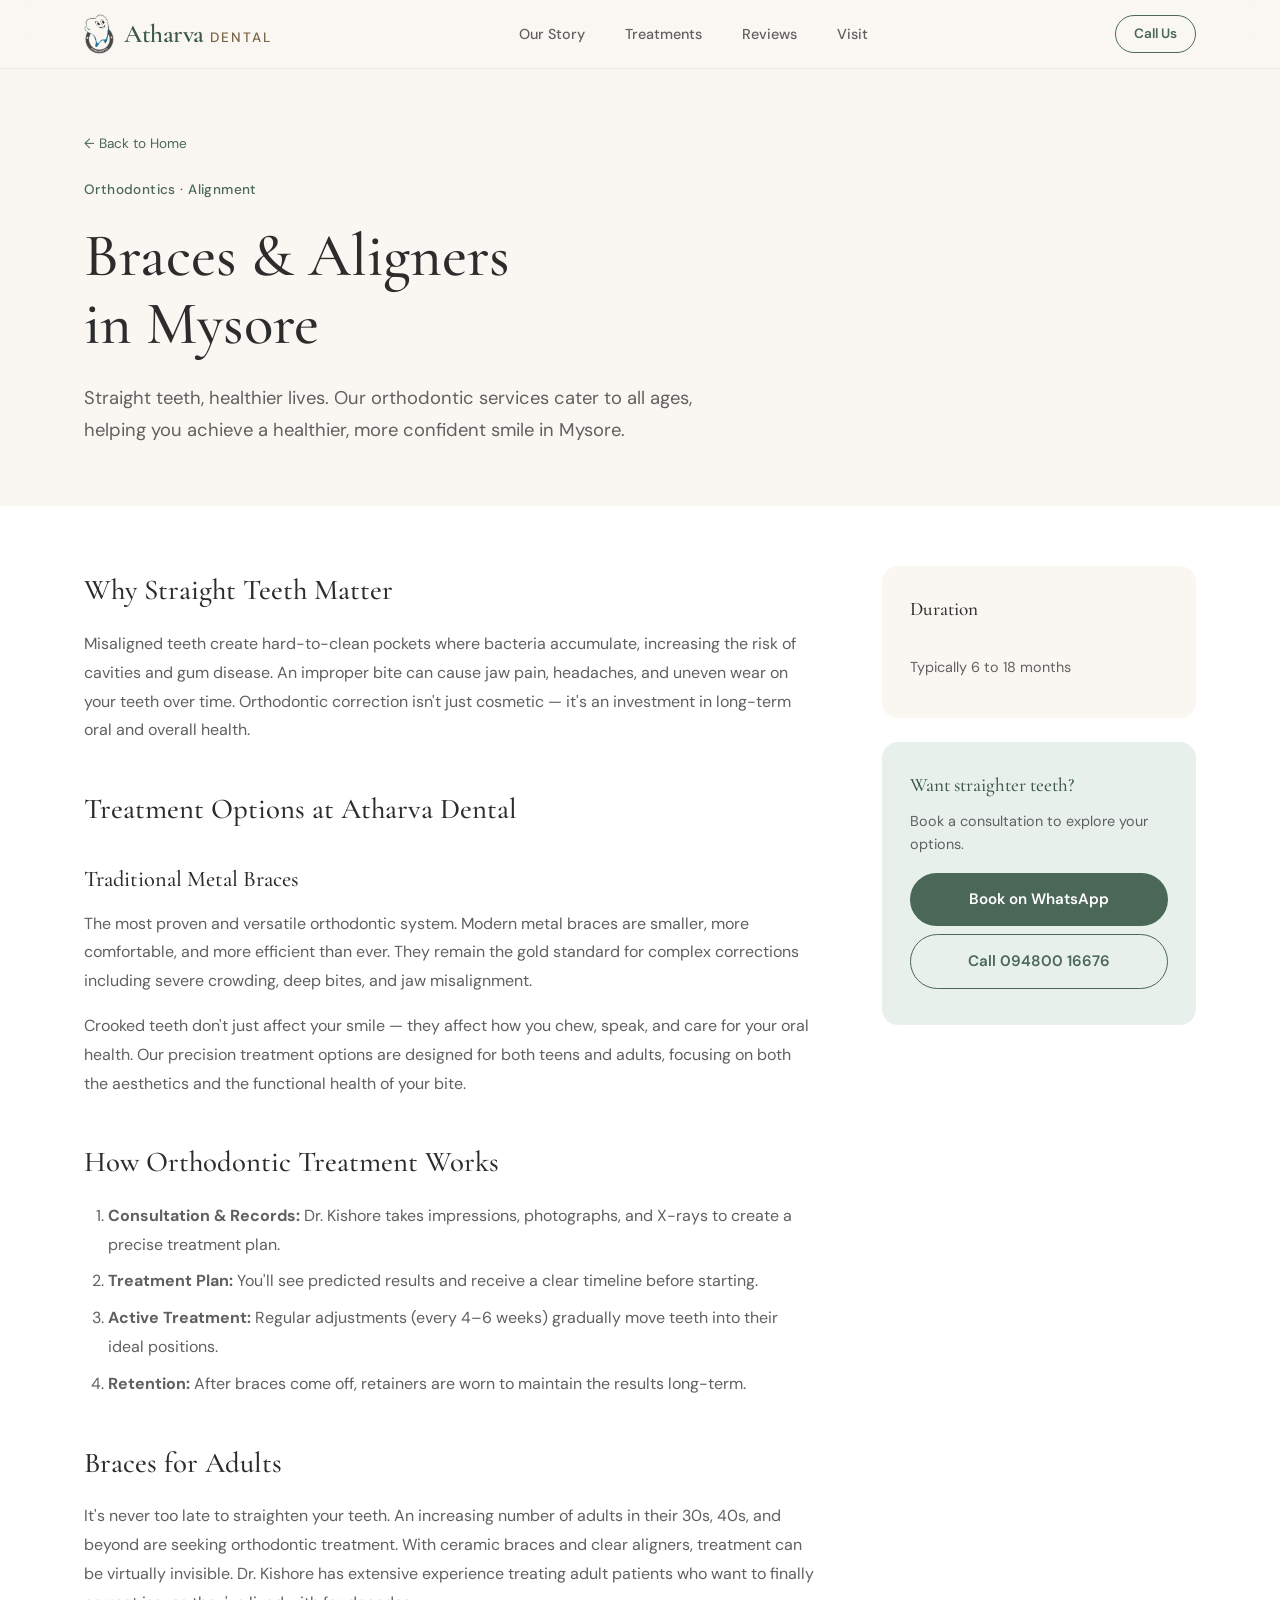
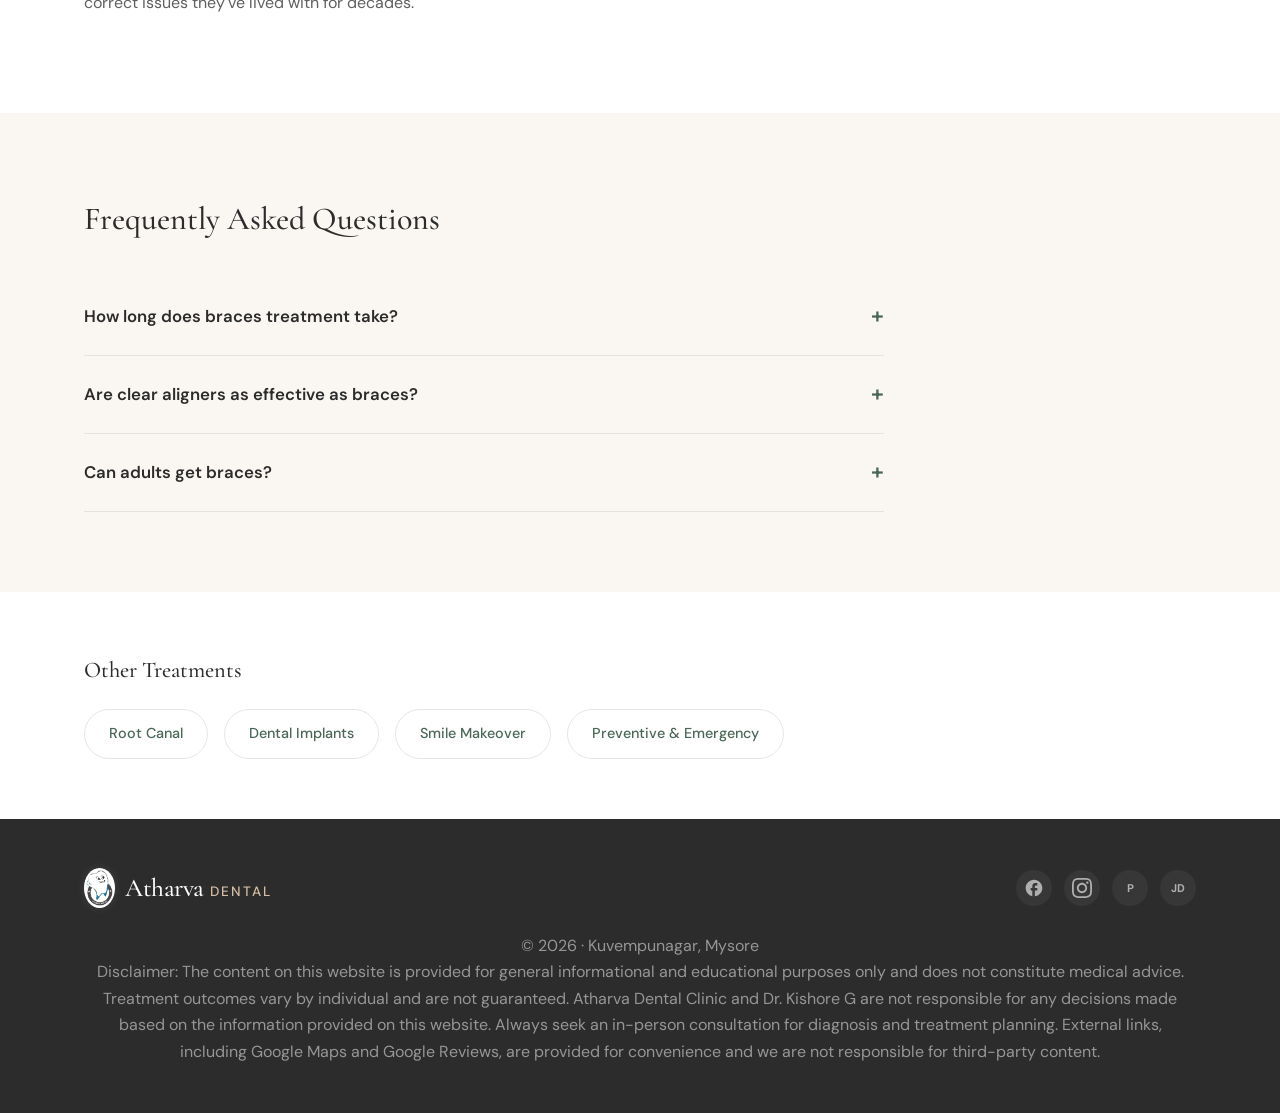
==== commit 476e1fb0: "Add files via upload" ====
--- a/braces.html
+++ b/braces.html
@@ -1,6 +1,7 @@
 <!DOCTYPE html>
 <html lang="en">
 <head>
+    <link rel="icon" type="image/webp" href="./favicon.webp">
     <!-- Google tag (gtag.js) -->
     <script async src="https://www.googletagmanager.com/gtag/js?id=G-FN4MZDERDK"></script>
     <script>
--- a/style.css
+++ b/style.css
@@ -285,7 +285,7 @@
     gap: 20px;
 }
 .footer-top .brand-atharva { color: var(--white); font-weight: 500; }
-.footer-top .brand-dental { color: var(--accent); opacity: 0.9; }
+.footer-top .brand-dental { color: #D4BEA3; }
 
 .footer-brand .brand-logo {
     background: white;
--- a/style.css
+++ b/style.css
@@ -285,7 +285,7 @@
     gap: 20px;
 }
 .footer-top .brand-atharva { color: var(--white); font-weight: 500; }
-.footer-top .brand-dental { color: var(--accent); opacity: 0.9; }
+.footer-top .brand-dental { color: #D4BEA3; }
 
 .footer-brand .brand-logo {
     background: white;
